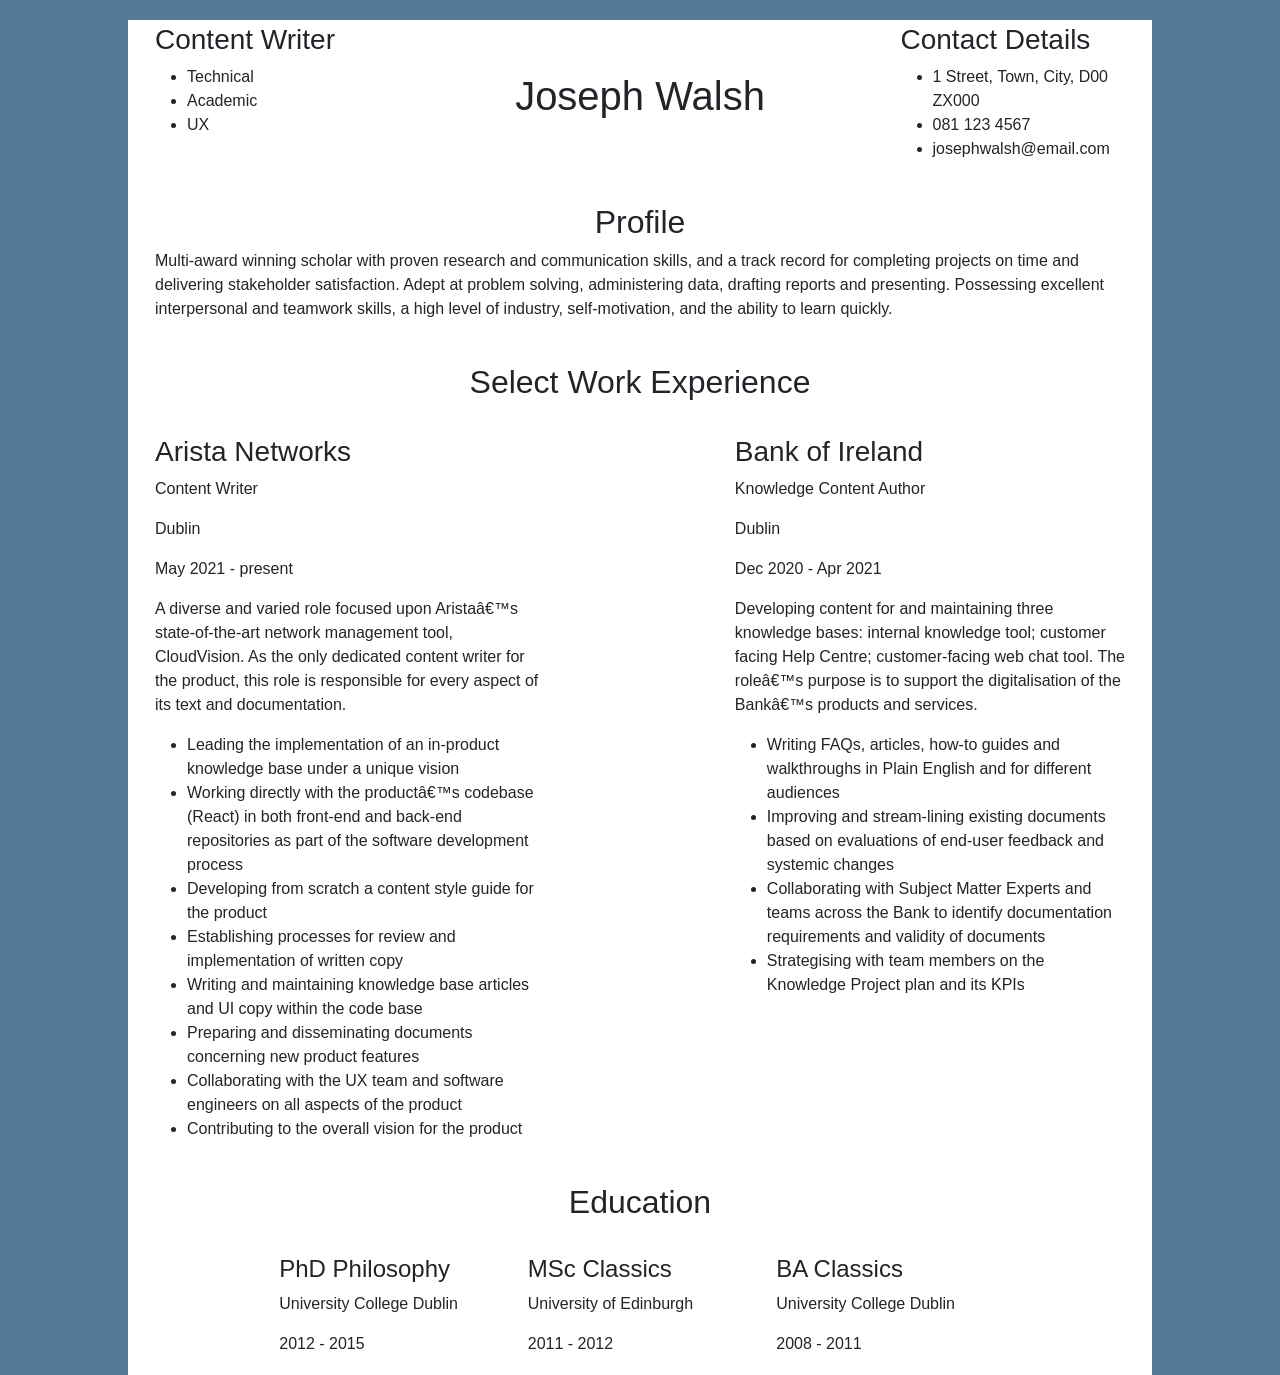
==== index.html @ bd13b663 "first main" ====
<!DOCTYPE html>
<html>
  <head>
    <link
      href="https://cdn.jsdelivr.net/npm/bootstrap@5.1.3/dist/css/bootstrap.min.css"
      rel="stylesheet"
      integrity="sha384-1BmE4kWBq78iYhFldvKuhfTAU6auU8tT94WrHftjDbrCEXSU1oBoqyl2QvZ6jIW3"
      crossorigin="anonymous"
    />
    <script
      src="https://cdn.jsdelivr.net/npm/bootstrap@5.1.3/dist/js/bootstrap.bundle.min.js"
      integrity="sha384-ka7Sk0Gln4gmtz2MlQnikT1wXgYsOg+OMhuP+IlRH9sENBO0LRn5q+8nbTov4+1p"
      crossorigin="anonymous"
    ></script>
    <link rel="stylesheet" href="./style.css" />
    <title>Joseph Walsh</title>
  </head>
  <body>
    <div class="color">
      <div class="container">
        <div class="row">
          <div class="col-lg-6 align-self-center order-lg-2">
            <h1>Joseph Walsh</h1>
          </div>
          <div class="col-lg-3 order-lg-1 medium">
            <h3>Content Writer</h3>
            <ul>
              <li>Technical</li>
              <li>Academic</li>
              <li>UX</li>
            </ul>
          </div>
          <div class="col-lg-3 order-lg-3 medium">
            <h3>Contact Details</h3>
            <ul>
              <li>1 Street, Town, City, D00 ZX000</li>
              <li>081 123 4567</li>
              <li>josephwalsh@email.com</li>
            </ul>
          </div>
        </div>
      </div>
      <div class="container">
        <div class="row margin">
          <h2>Profile</h2>
          <p>
            Multi-award winning scholar with proven research and communication
            skills, and a track record for completing projects on time and
            delivering stakeholder satisfaction. Adept at problem solving,
            administering data, drafting reports and presenting. Possessing
            excellent interpersonal and teamwork skills, a high level of
            industry, self-motivation, and the ability to learn quickly.
          </p>
        </div>
      </div>
      <div class="container">
        <div class="row margin">
          <h2>Select Work Experience</h2>
        </div>
        <div class="row">
          <div class="col-lg-5">
            <h3 class="employer">Arista Networks</h3>

            <p class="role">Content Writer</p>
            <p class="employer-details-2">Dublin</p>
            <p class="employer-details-3">May 2021 - present</p>
            <p>
              A diverse and varied role focused upon Arista’s state-of-the-art
              network management tool, CloudVision. As the only dedicated
              content writer for the product, this role is responsible for every
              aspect of its text and documentation.
            </p>
            <ul>
              <li>
                Leading the implementation of an in-product knowledge base under
                a unique vision
              </li>
              <li>
                Working directly with the product’s codebase (React) in both
                front-end and back-end repositories as part of the software
                development process
              </li>
              <li>
                Developing from scratch a content style guide for the product
              </li>
              <li>
                Establishing processes for review and implementation of written
                copy
              </li>
              <li>
                Writing and maintaining knowledge base articles and UI copy
                within the code base
              </li>
              <li>
                Preparing and disseminating documents concerning new product
                features
              </li>
              <li>
                Collaborating with the UX team and software engineers on all
                aspects of the product
              </li>
              <li>Contributing to the overall vision for the product</li>
            </ul>
          </div>
          <div class="col-lg-5">
            <h3 class="employer">Bank of Ireland</h3>
            <p class="role">Knowledge Content Author</p>
            <p class="employer-details-2">Dublin</p>
            <p class="employer-details-3">Dec 2020 - Apr 2021</p>
            <p>
              Developing content for and maintaining three knowledge bases:
              internal knowledge tool; customer facing Help Centre;
              customer-facing web chat tool. The role’s purpose is to support
              the digitalisation of the Bank’s products and services.
            </p>
            <ul>
              <li>
                Writing FAQs, articles, how-to guides and walkthroughs in Plain
                English and for different audiences
              </li>
              <li>
                Improving and stream-lining existing documents based on
                evaluations of end-user feedback and systemic changes
              </li>
              <li>
                Collaborating with Subject Matter Experts and teams across the
                Bank to identify documentation requirements and validity of
                documents
              </li>
              <li>
                Strategising with team members on the Knowledge Project plan and
                its KPIs
              </li>
            </ul>
          </div>
        </div>
      </div>
      <div class="container">
        <div class="row margin">
          <h2>Education</h2>
        </div>
        <div class="row d-flex justify-content-center">
          <div class="col-lg-3 col-md-3">
            <h4>PhD Philosophy</h4>
            <p>University College Dublin</p>
            <p>2012 - 2015</p>
          </div>
          <div class="col-lg-3 col-md-3">
            <h4>MSc Classics</h4>
            <p>University of Edinburgh</p>
            <p>2011 - 2012</p>
          </div>
          <div class="col-lg-3 col-md-3">
            <h4>BA Classics</h4>
            <p>University College Dublin</p>
            <p>2008 - 2011</p>
          </div>
        </div>
      </div>
    </div>
  </body>
</html>
---- style.css ----
h1, h2 {
  text-align: center;
}

.row{
  justify-content: space-between;
  margin-left: 0;
  margin-right: 0;
}

@media (min-width:992px){
  .row{
  padding: 3px;
}
}

@media (min-width:578px) and (max-width:991px){
.medium{
  display:flex;
}
h1{
  margin-bottom: 20px;
}
h3{
  margin-top: 10px;
}
}


.row, .margin{
  margin-top: 20px;
}

@media (min-width:991px) {
  
.color{
  width: 80%;
  justify-content: center;
  margin: auto;
  background-color: white;
}
body {
  font-family: "Trebuchet MS", "Lucida Sans Unicode", "Lucida Grande",
    "Lucida Sans", Arial, sans-serif;
    background-color: #557a95;
}
}



/*

h1,
h2,
h3 {
  text-align: center;
  margin-bottom: 15px;
}

h3 {
  font-size: 16px;
}

li {
  margin: 4px;
}

hr {
  border: 5px solid black;
  margin-bottom: 25px;
  margin-top: 25px;
}

@media (min-width: 1000px) {
  body {
    background-color: #557a95;
  }

  .cv-container {
    width: 60%;
    justify-content: center;
    margin: auto;
    background-color: whitesmoke;
    padding: 2%;
  }
}

.contact {
  font-size: small;
  justify-content: space-around;
  margin: auto;
  text-align: center;
}

@media (min-width: 1500px) {
  .contact {
    display: flex;
    width: 50%;
  }
}

.summary {
  display: flex;
  justify-content: space-around;
  margin: auto;
  width: 35%;
}

@media (min-width: 820px) {
  .work-experience {
    display: flex;
    justify-content: space-between;
  }

  .employer-1,
  .employer-2 {
    width: 48%;
  }

  .employer {
    text-align: left;
  }

  .employment-details {
    display: flex;
  }

  .role {
    font-weight: 700;
  }

  .employer-details-2 {
    margin-left: 2em;
  }

  .employer-details-3 {
    align-self: flex-end;
    margin-left: auto;
  }
}

.education {
  display: flex;
  justify-content: space-around;
  width: 70%;
  margin: auto;
}

.education-1,
.education-2,
.education-3 {
  text-align: left;
}
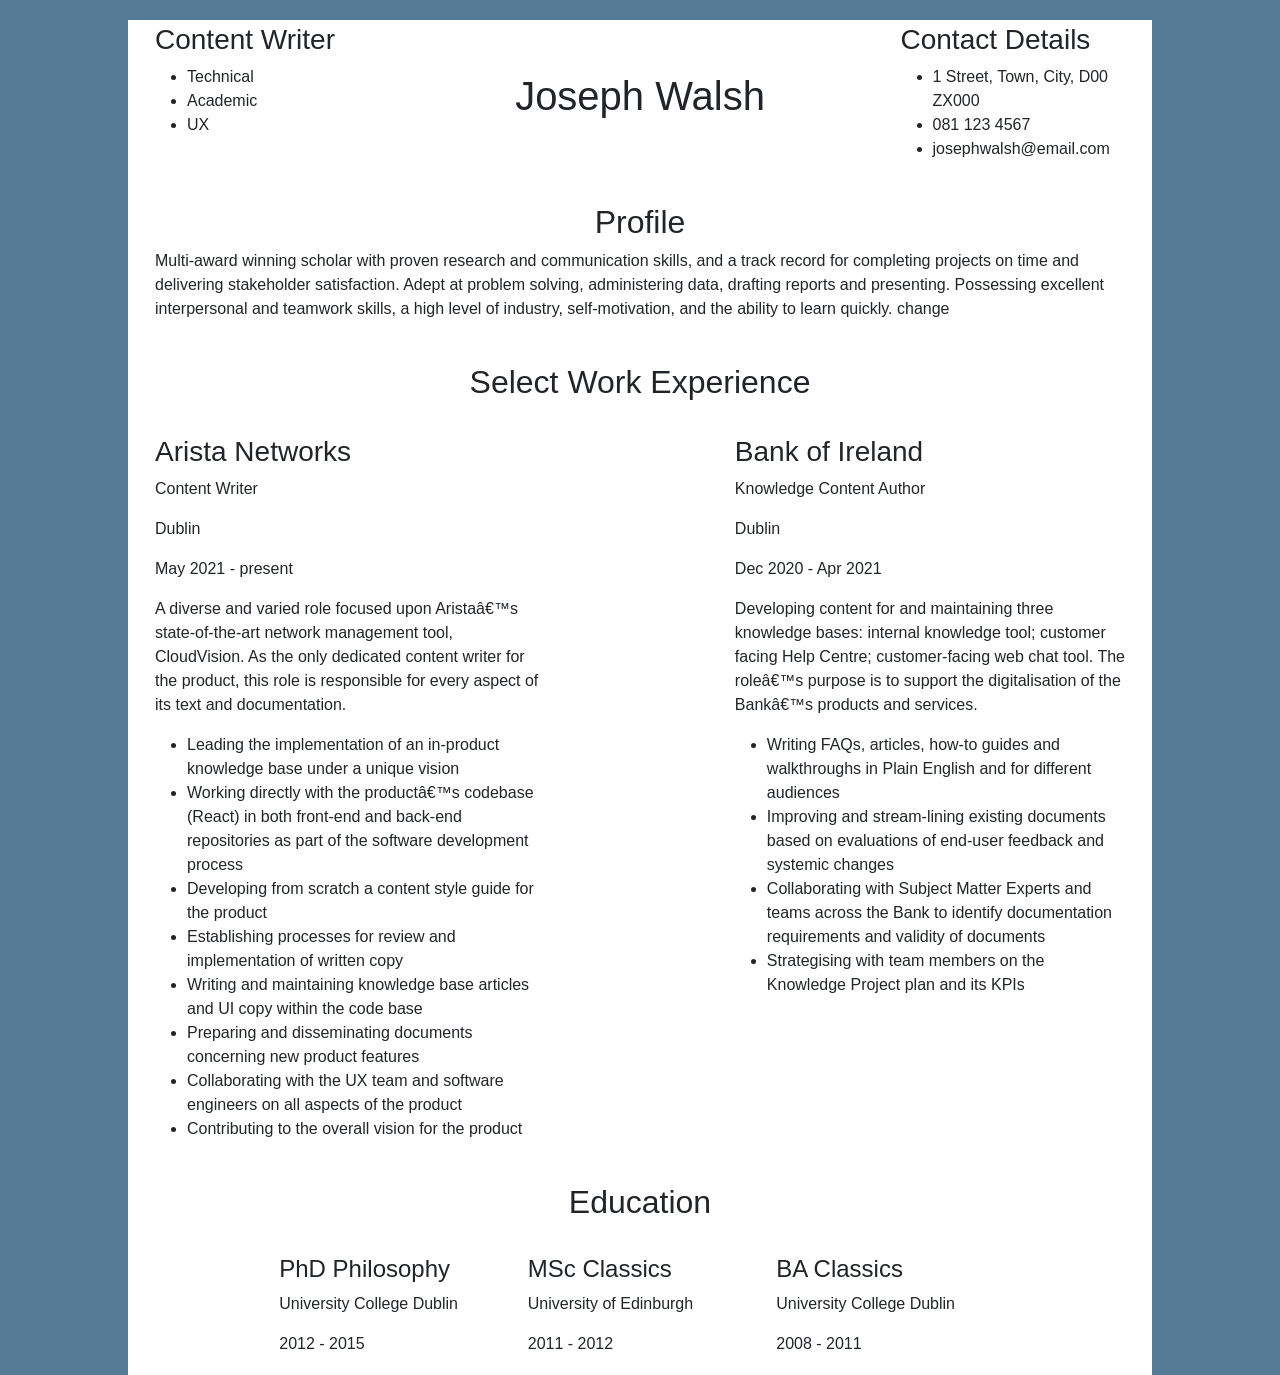
==== commit 1e388594: "test" ====
--- a/index.html
+++ b/index.html
@@ -49,7 +49,7 @@
             delivering stakeholder satisfaction. Adept at problem solving,
             administering data, drafting reports and presenting. Possessing
             excellent interpersonal and teamwork skills, a high level of
-            industry, self-motivation, and the ability to learn quickly.
+            industry, self-motivation, and the ability to learn quickly. change
           </p>
         </div>
       </div>
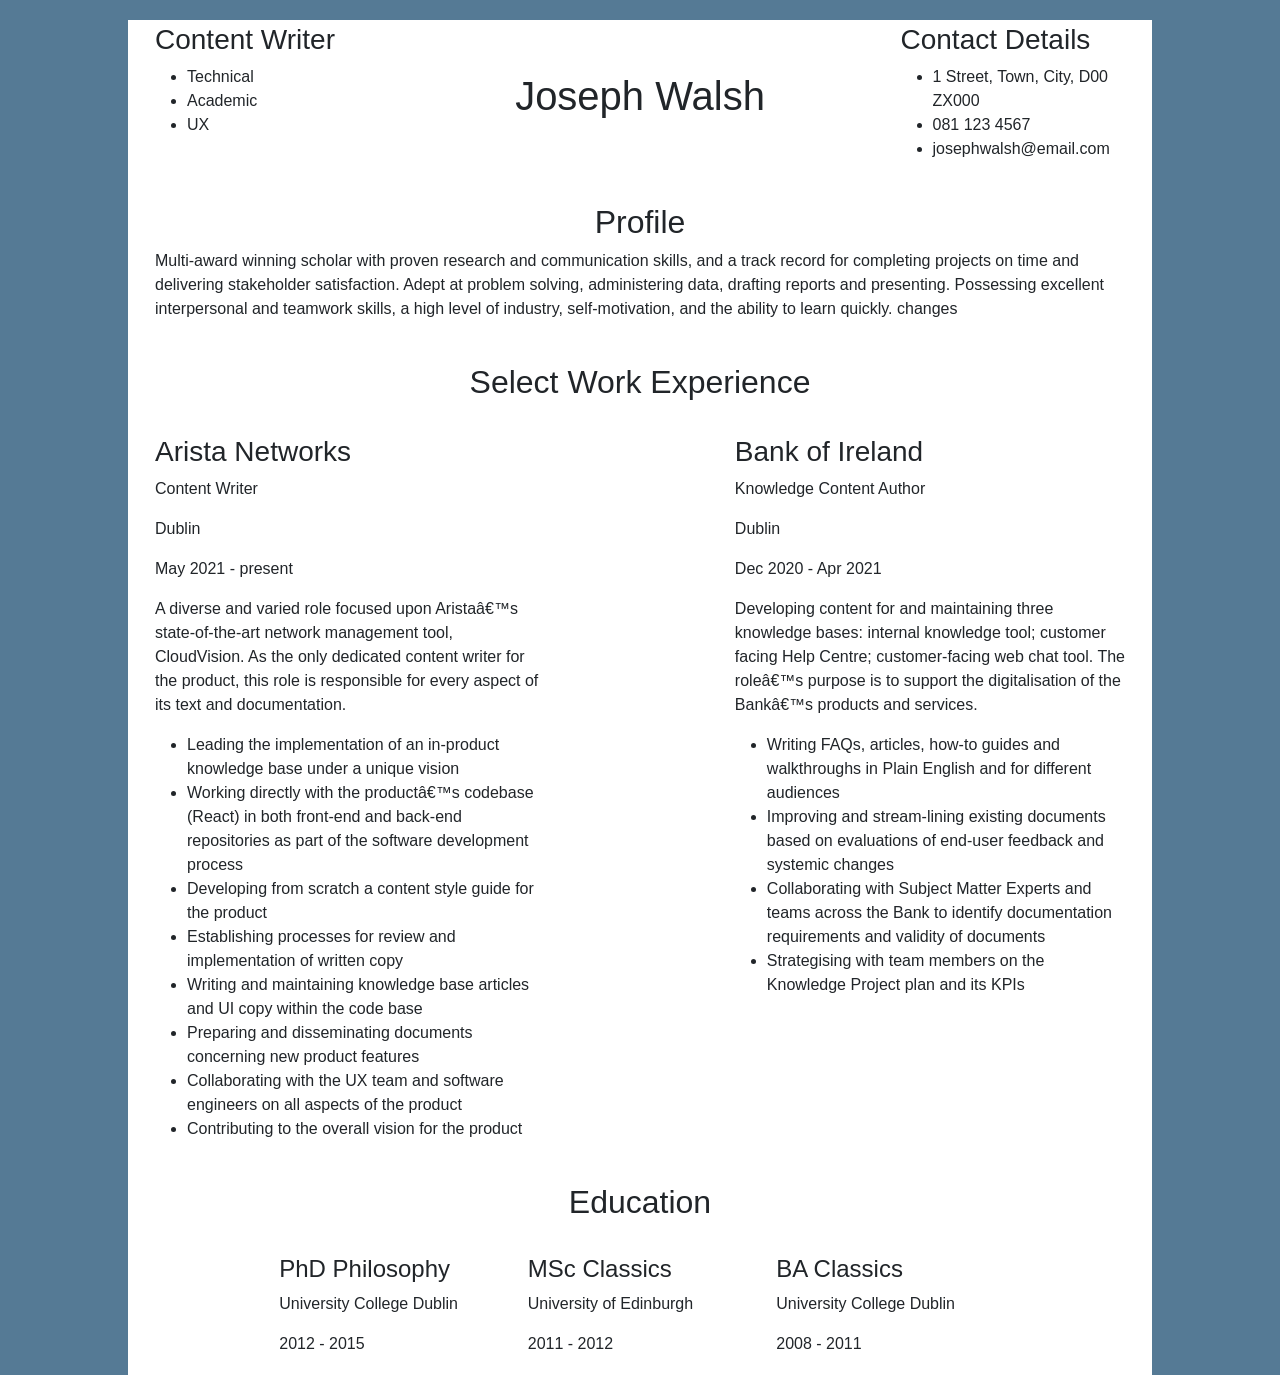
==== commit 695e8def: "test" ====
--- a/index.html
+++ b/index.html
@@ -49,7 +49,7 @@
             delivering stakeholder satisfaction. Adept at problem solving,
             administering data, drafting reports and presenting. Possessing
             excellent interpersonal and teamwork skills, a high level of
-            industry, self-motivation, and the ability to learn quickly. change
+            industry, self-motivation, and the ability to learn quickly. changes
           </p>
         </div>
       </div>
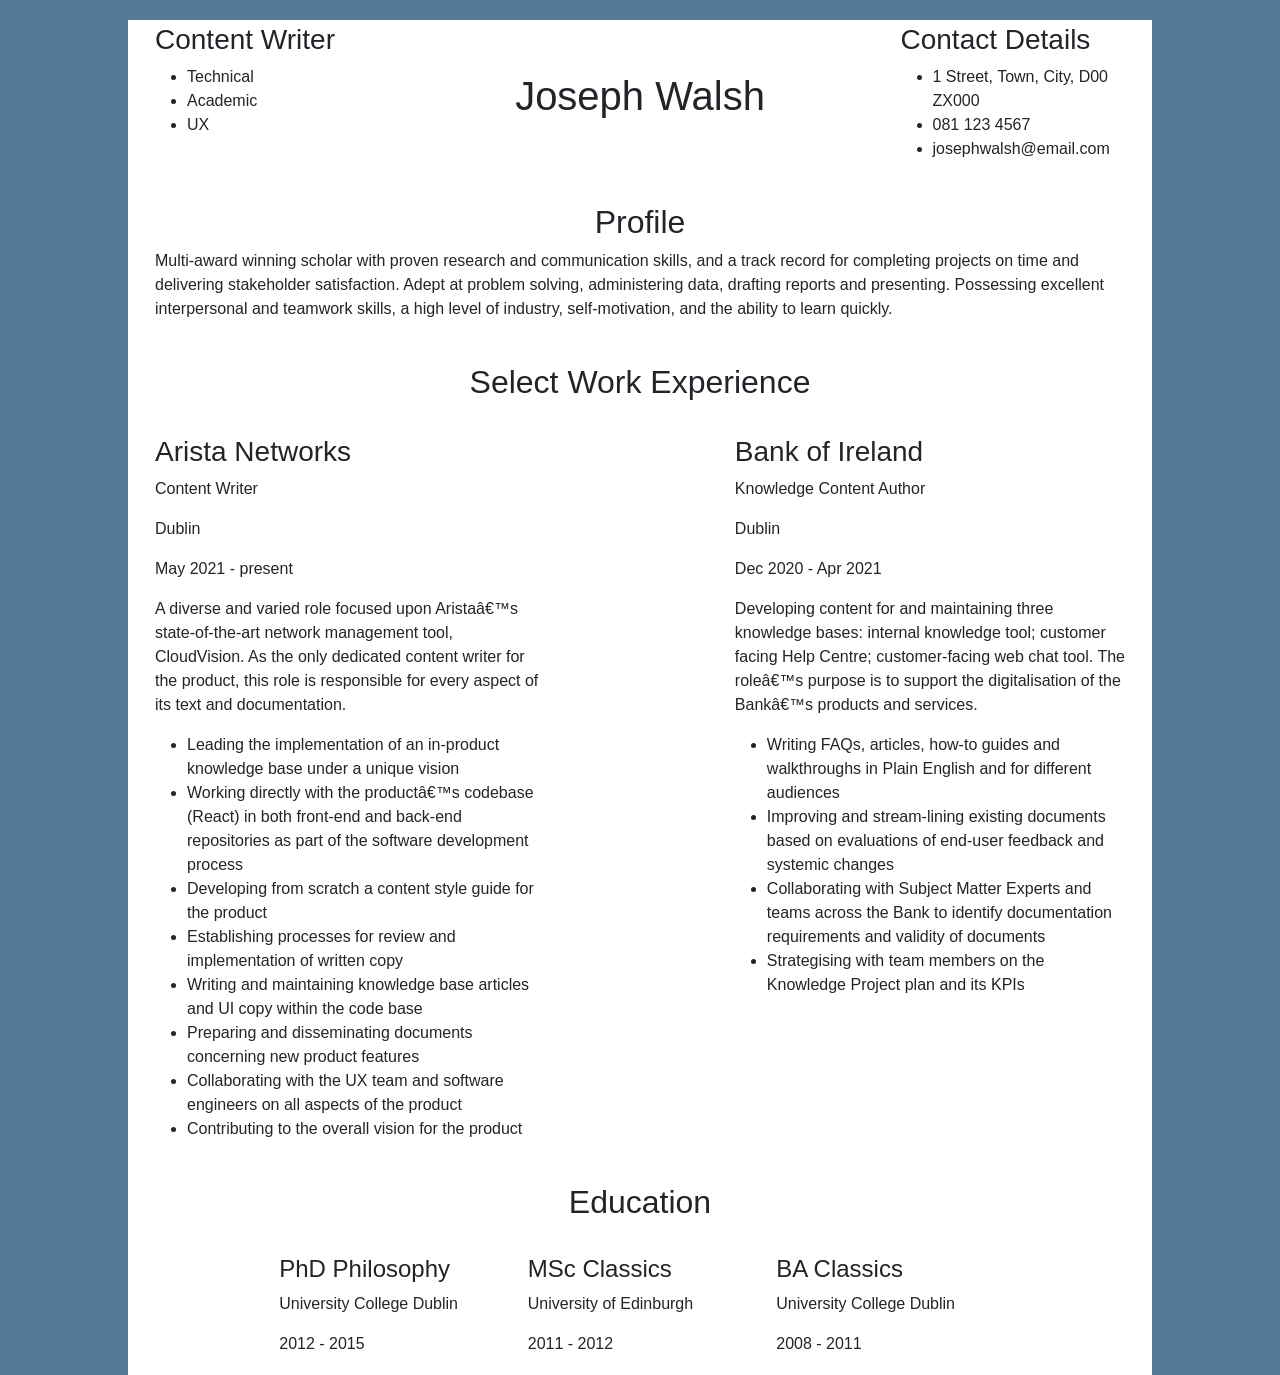
==== commit 4b11c9ca: "test" ====
--- a/index.html
+++ b/index.html
@@ -49,7 +49,7 @@
             delivering stakeholder satisfaction. Adept at problem solving,
             administering data, drafting reports and presenting. Possessing
             excellent interpersonal and teamwork skills, a high level of
-            industry, self-motivation, and the ability to learn quickly. changes
+            industry, self-motivation, and the ability to learn quickly.
           </p>
         </div>
       </div>
